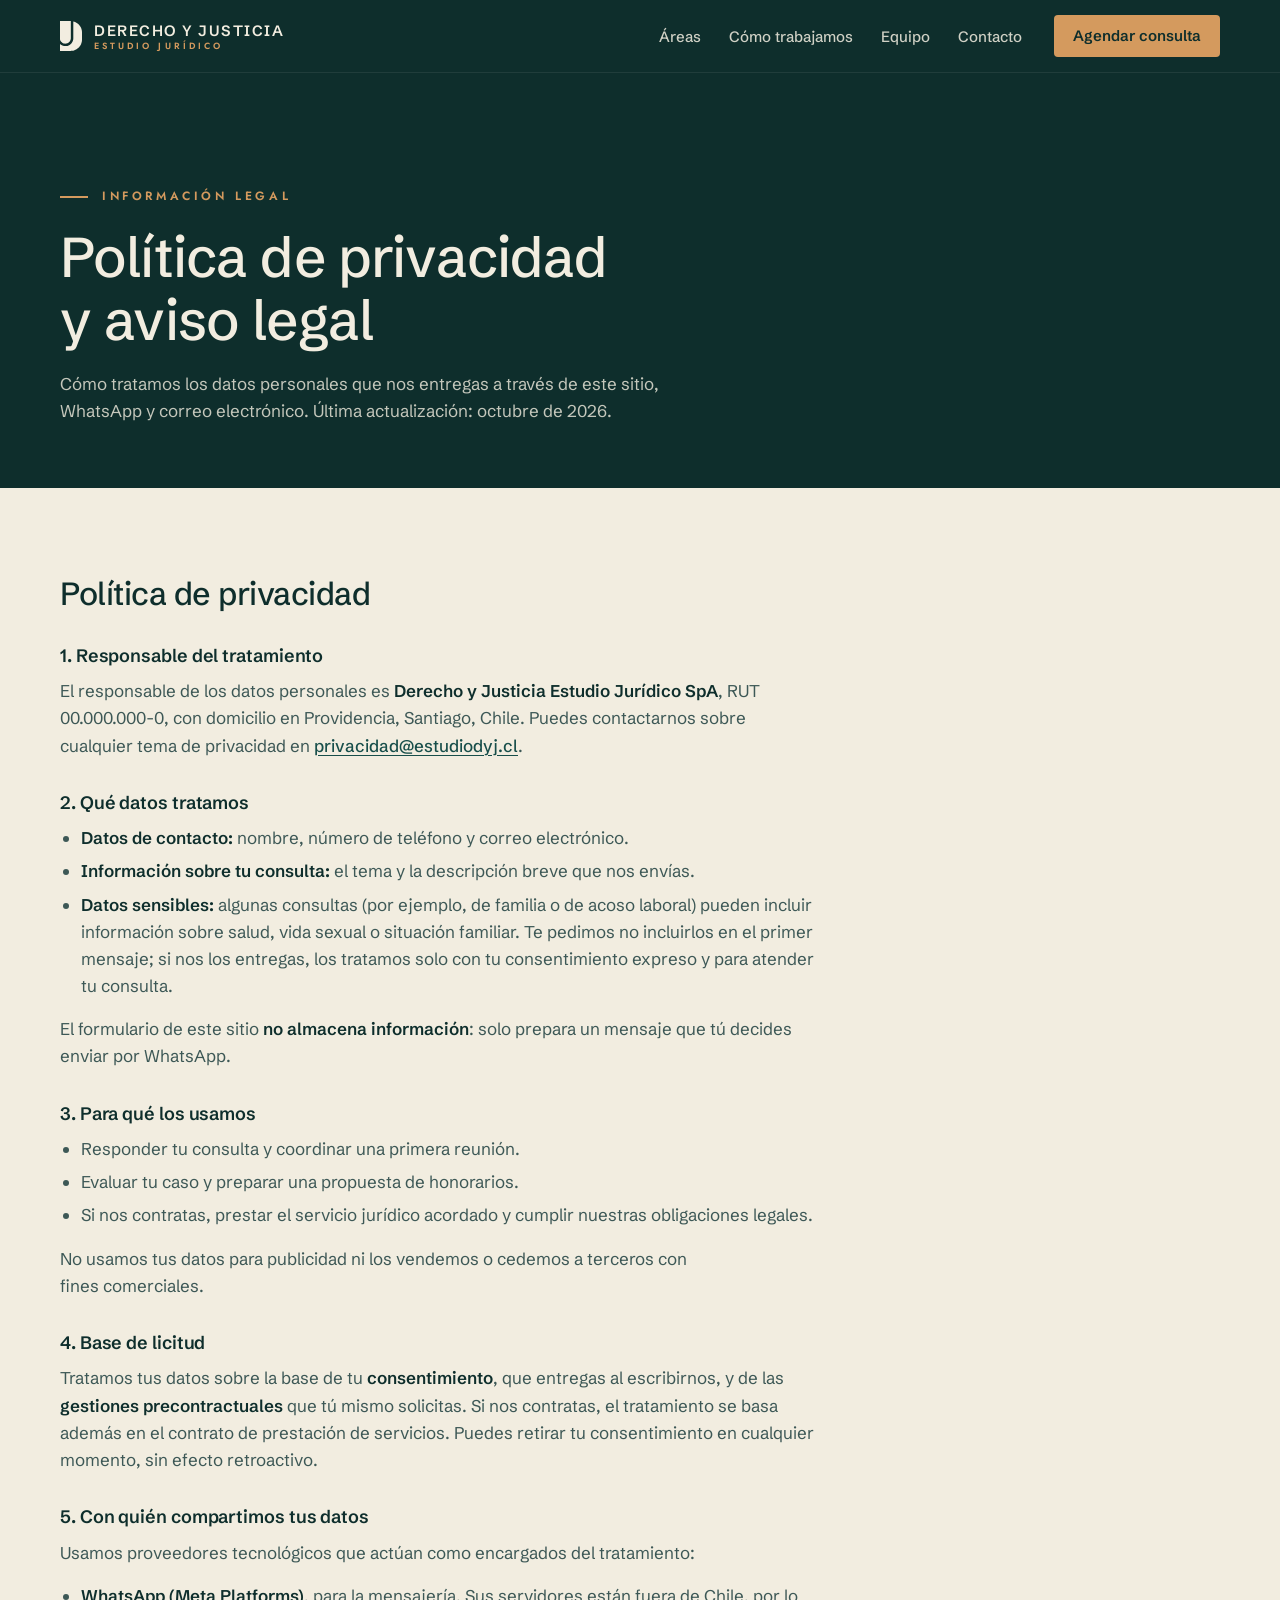
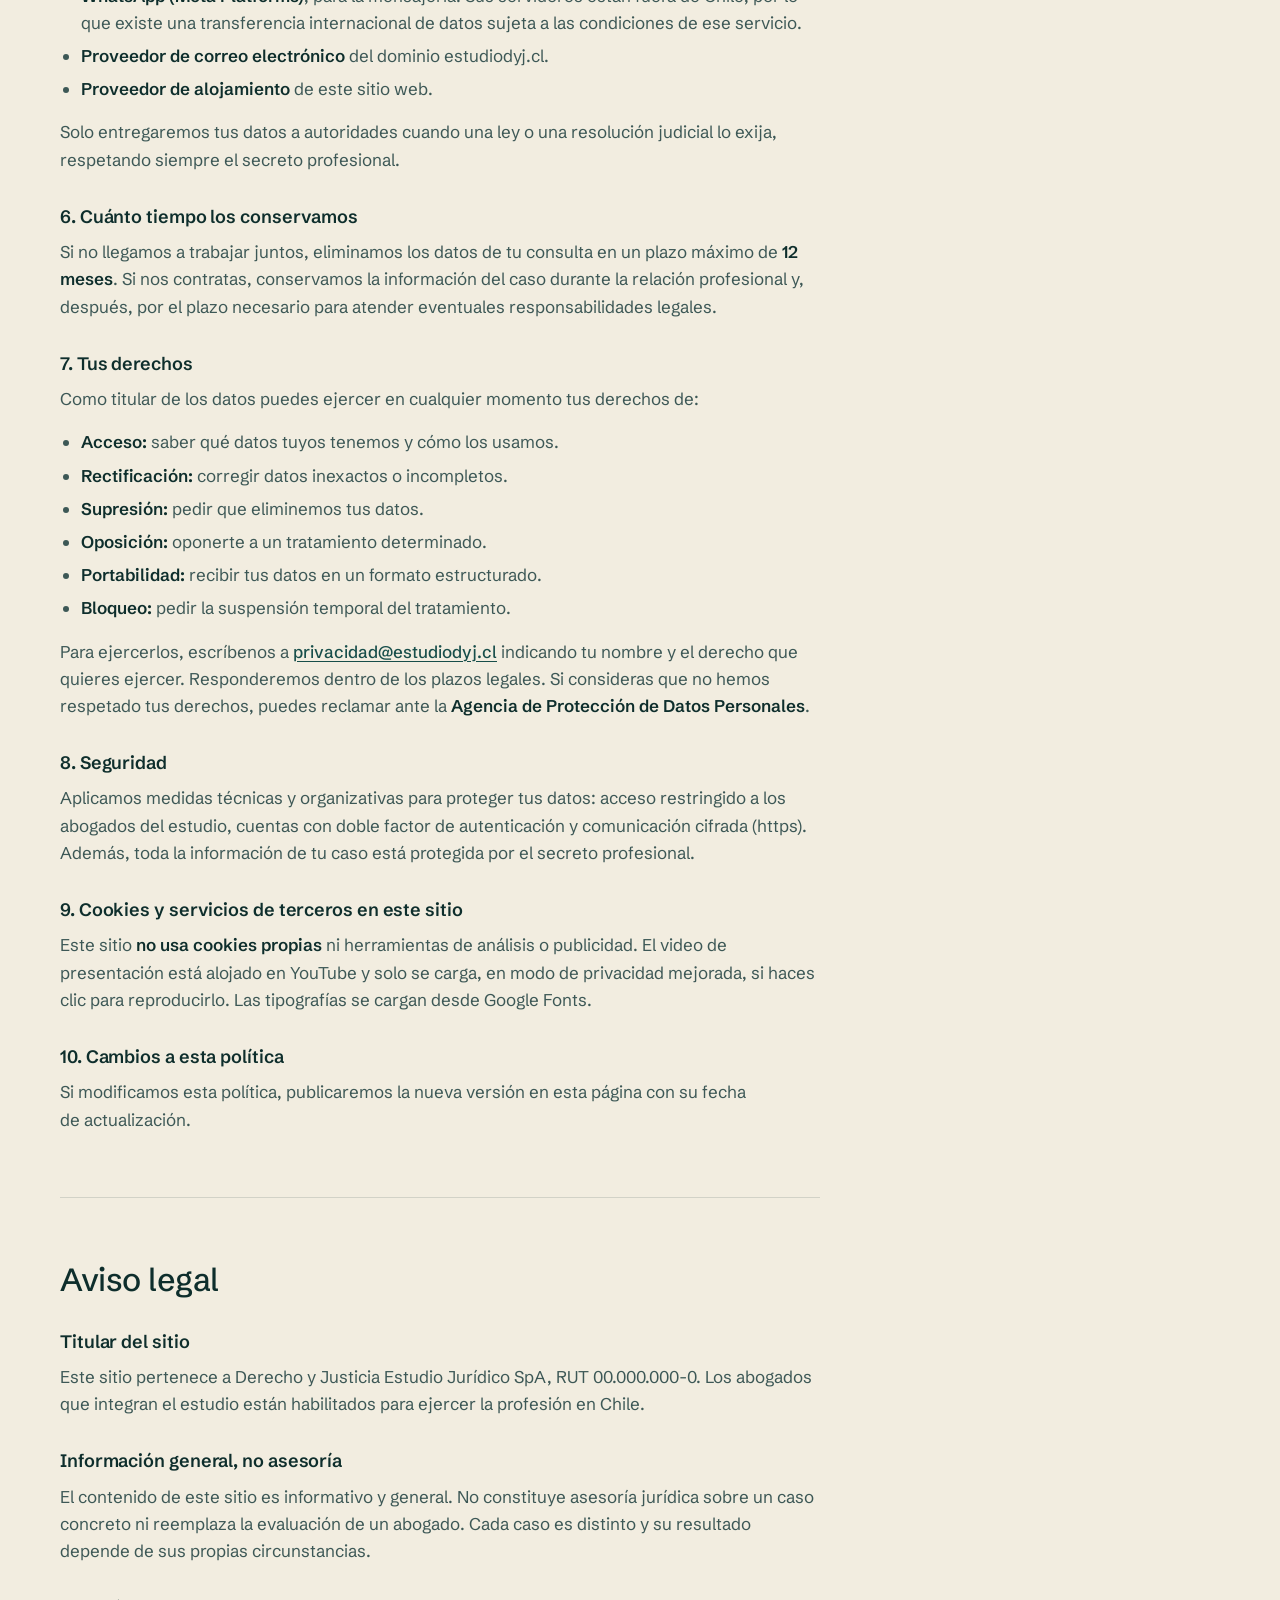
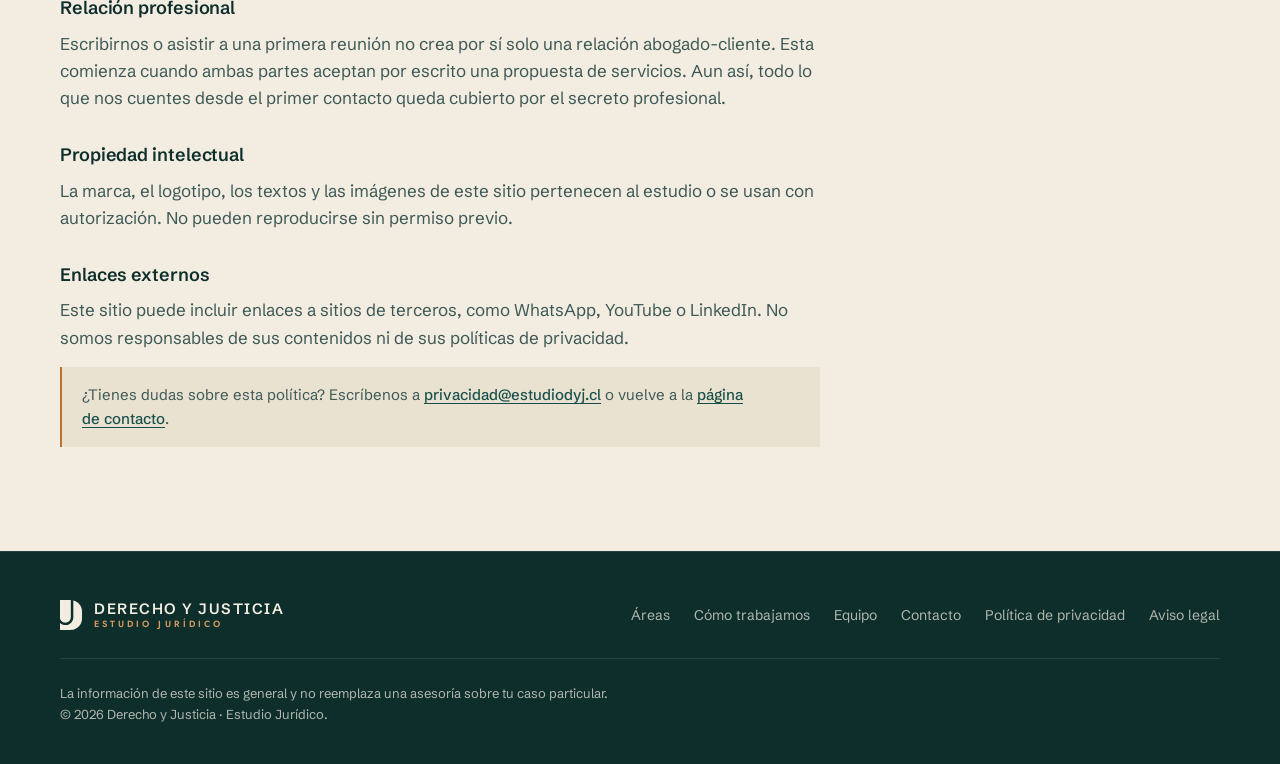
==== privacidad.html @ 67d6dc14 "init" ====
<!doctype html>
<html lang="es-CL">
<head>
  <meta charset="utf-8">
  <meta name="viewport" content="width=device-width, initial-scale=1">
  <title>Privacidad y aviso legal · Derecho y Justicia</title>
  <meta name="description" content="Política de privacidad y aviso legal de Derecho y Justicia, Estudio Jurídico.">
  <meta name="theme-color" content="#0E2E2C">
  <link rel="canonical" href="https://estudiodyj.cl/privacidad.html">
  <link rel="icon" href="assets/img/favicon.svg" type="image/svg+xml">

  <meta property="og:type" content="website">
  <meta property="og:locale" content="es_CL">
  <meta property="og:title" content="Derecho y Justicia · Estudio Jurídico">
  <meta property="og:description" content="Derecho y justicia, con cercanía. Asesoría legal para personas, pymes y organizaciones.">
  <meta property="og:url" content="https://estudiodyj.cl/privacidad.html">
  <!-- PLACEHOLDER: reemplazar por una imagen 1200×630 con el logo -->
  <meta property="og:image" content="https://estudiodyj.cl/assets/img/placeholder.png">

  <link rel="preconnect" href="https://fonts.googleapis.com">
  <link rel="preconnect" href="https://fonts.gstatic.com" crossorigin>
  <link rel="stylesheet" href="https://fonts.googleapis.com/css2?family=Jost:wght@500;600&family=Schibsted+Grotesk:wght@400;500;600&display=swap">
  <link rel="stylesheet" href="assets/css/styles.css">
  <script>document.documentElement.classList.add('js')</script>
</head>
<body>
  <svg width="0" height="0" style="position:absolute" aria-hidden="true">
    <symbol id="isotipo" viewBox="0 0 34.8 47.15"><path fill="currentColor" d="M 0 0L16.84 0C16.93 0 17.03 0 17.12 0L17.12 26.95C17.12 27.47 17.07 27.99 16.98 28.51C16.89 29.02 16.75 29.53 16.56 30.02C16.38 30.51 16.15 30.98 15.88 31.43C15.61 31.88 15.3 32.3 14.95 32.7C14.61 33.09 14.23 33.45 13.82 33.77C13.41 34.1 12.97 34.39 12.5 34.63C12.04 34.88 11.56 35.08 11.06 35.24C10.56 35.4 10.05 35.51 9.53 35.58C9.01 35.64 8.48 35.66 7.96 35.64C7.44 35.61 6.92 35.54 6.41 35.41C5.9 35.29 5.4 35.12 4.92 34.91C4.44 34.7 3.98 34.45 3.55 34.16C3.11 33.86 2.71 33.53 2.34 33.16C1.96 32.8 1.62 32.4 1.32 31.97C1.02 31.54 0.75 31.09 0.53 30.61C0.31 30.14 0.13 29.65 0 29.14ZM 21.05 0.5C22.02 0.73 22.97 1.05 23.89 1.44C24.81 1.83 25.7 2.3 26.54 2.84C27.38 3.38 28.17 3.99 28.91 4.66C29.65 5.33 30.34 6.06 30.95 6.85C31.57 7.63 32.12 8.47 32.6 9.34C33.08 10.22 33.49 11.14 33.82 12.08C34.14 13.03 34.39 13.99 34.55 14.98C34.72 15.97 34.8 16.96 34.8 17.96L34.8 29.19C34.8 29.78 34.78 30.37 34.72 30.95C34.66 31.54 34.57 32.12 34.46 32.7C34.34 33.27 34.2 33.84 34.03 34.41C33.86 34.97 33.66 35.52 33.44 36.06C33.21 36.61 32.96 37.14 32.68 37.66C32.41 38.18 32.11 38.68 31.78 39.17C31.45 39.66 31.1 40.13 30.73 40.59C30.36 41.04 29.96 41.48 29.54 41.89C29.13 42.31 28.69 42.7 28.24 43.07C27.78 43.45 27.31 43.8 26.82 44.12C26.33 44.45 25.83 44.75 25.31 45.03C24.79 45.31 24.26 45.56 23.71 45.79C23.17 46.01 22.62 46.21 22.05 46.38C21.49 46.55 20.92 46.7 20.34 46.81C19.77 46.92 19.19 47.01 18.6 47.07C18.02 47.12 17.43 47.15 16.84 47.15L0 47.15L0 36.36C0.91 37.17 1.91 37.84 3.02 38.36C4.12 38.88 5.27 39.24 6.48 39.43C7.68 39.61 8.89 39.62 10.09 39.46C11.3 39.3 12.46 38.97 13.58 38.47C14.69 37.98 15.71 37.33 16.64 36.54C17.56 35.75 18.36 34.84 19.02 33.82C19.68 32.79 20.19 31.7 20.53 30.53C20.88 29.36 21.05 28.16 21.05 26.95ZM 21.05 0.5"/></symbol>
    <symbol id="i-whatsapp" viewBox="0 0 24 24"><path fill="currentColor" d="M12.04 2a9.9 9.9 0 0 0-8.5 15l-1.4 5 5.2-1.36A9.9 9.9 0 1 0 12.04 2Zm0 18.1a8.2 8.2 0 0 1-4.2-1.15l-.3-.18-3.08.8.82-3-.2-.31a8.2 8.2 0 1 1 6.96 3.84Zm4.5-6.14c-.25-.12-1.46-.72-1.69-.8-.23-.08-.39-.12-.55.12-.16.25-.63.8-.78.96-.14.16-.29.18-.53.06-.25-.12-1.04-.38-1.98-1.22-.73-.65-1.23-1.46-1.37-1.7-.14-.25-.02-.38.11-.5.11-.11.25-.29.37-.43.12-.15.16-.25.25-.41.08-.17.04-.31-.02-.43-.06-.12-.55-1.33-.76-1.82-.2-.48-.4-.41-.55-.42h-.47a.9.9 0 0 0-.65.3c-.22.25-.86.84-.86 2.04s.88 2.37 1 2.53c.12.17 1.73 2.64 4.2 3.7.58.25 1.04.4 1.4.52.59.19 1.12.16 1.54.1.47-.07 1.46-.6 1.66-1.17.2-.58.2-1.07.15-1.17-.06-.1-.22-.17-.47-.29Z"/></symbol>
    <symbol id="i-arrow" viewBox="0 0 24 24"><path fill="none" stroke="currentColor" stroke-width="1.75" stroke-linecap="round" stroke-linejoin="round" d="M5 12h14M13 6l6 6-6 6"/></symbol>
  </svg>

  <a class="skip-link" href="#contenido">Saltar al contenido</a>

  <header class="site-header">
    <div class="container header-inner">
      <a class="brand" href="index.html" aria-label="Derecho y Justicia, Estudio Jurídico — inicio">
        <svg class="brand-iso" aria-hidden="true"><use href="#isotipo"/></svg>
        <span class="brand-text" aria-hidden="true">
          <span class="brand-name">Derecho y Justicia</span>
          <span class="brand-tag">Estudio Jurídico</span>
        </span>
      </a>

      <button class="nav-toggle" type="button" aria-expanded="false" aria-controls="site-nav">
        <span class="nav-toggle-bars" aria-hidden="true"></span>
        <span class="visually-hidden">Menú</span>
      </button>

      <nav id="site-nav" class="site-nav" aria-label="Principal">
        <ul>
          <li><a href="index.html#areas">Áreas</a></li>
          <li><a href="index.html#como-trabajamos">Cómo trabajamos</a></li>
          <li><a href="index.html#equipo">Equipo</a></li>
          <li><a href="index.html#contacto">Contacto</a></li>
        </ul>
        <a class="btn btn-primary btn-sm" href="index.html#contacto">Agendar consulta</a>
      </nav>
    </div>
  </header>

  <main id="contenido">
    <section class="page-hero theme-dark">
      <div class="container">
        <p class="eyebrow">Información legal</p>
        <h1>Política de privacidad y aviso legal</h1>
        <p>Cómo tratamos los datos personales que nos entregas a través de este sitio, WhatsApp y correo electrónico. Última actualización: octubre de 2026.</p>
      </div>
    </section>

    <!-- BORRADOR: texto base preparado conforme a la Ley N° 19.628, modificada por la Ley N° 21.719.
         Debe ser revisado y aprobado por el estudio antes de publicar. -->
    <div class="container">
      <article class="prose">
        <h2 id="privacidad">Política de privacidad</h2>

        <h3>1. Responsable del tratamiento</h3>
        <!-- PLACEHOLDER: razón social, RUT y domicilio -->
        <p>El responsable de los datos personales es <strong>Derecho y Justicia Estudio Jurídico SpA</strong>, RUT 00.000.000-0, con domicilio en Providencia, Santiago, Chile. Puedes contactarnos sobre cualquier tema de privacidad en <a href="mailto:privacidad@estudiodyj.cl">privacidad@estudiodyj.cl</a>.</p>

        <h3>2. Qué datos tratamos</h3>
        <ul>
          <li><strong>Datos de contacto:</strong> nombre, número de teléfono y correo electrónico.</li>
          <li><strong>Información sobre tu consulta:</strong> el tema y la descripción breve que nos envías.</li>
          <li><strong>Datos sensibles:</strong> algunas consultas (por ejemplo, de familia o de acoso laboral) pueden incluir información sobre salud, vida sexual o situación familiar. Te pedimos no incluirlos en el primer mensaje; si nos los entregas, los tratamos solo con tu consentimiento expreso y para atender tu consulta.</li>
        </ul>
        <p>El formulario de este sitio <strong>no almacena información</strong>: solo prepara un mensaje que tú decides enviar por WhatsApp.</p>

        <h3>3. Para qué los usamos</h3>
        <ul>
          <li>Responder tu consulta y coordinar una primera reunión.</li>
          <li>Evaluar tu caso y preparar una propuesta de honorarios.</li>
          <li>Si nos contratas, prestar el servicio jurídico acordado y cumplir nuestras obligaciones legales.</li>
        </ul>
        <p>No usamos tus datos para publicidad ni los vendemos o cedemos a terceros con fines comerciales.</p>

        <h3>4. Base de licitud</h3>
        <p>Tratamos tus datos sobre la base de tu <strong>consentimiento</strong>, que entregas al escribirnos, y de las <strong>gestiones precontractuales</strong> que tú mismo solicitas. Si nos contratas, el tratamiento se basa además en el contrato de prestación de servicios. Puedes retirar tu consentimiento en cualquier momento, sin efecto retroactivo.</p>

        <h3>5. Con quién compartimos tus datos</h3>
        <p>Usamos proveedores tecnológicos que actúan como encargados del tratamiento:</p>
        <!-- PLACEHOLDER: confirmar proveedores reales (correo, hosting, almacenamiento) -->
        <ul>
          <li><strong>WhatsApp (Meta Platforms)</strong>, para la mensajería. Sus servidores están fuera de Chile, por lo que existe una transferencia internacional de datos sujeta a las condiciones de ese servicio.</li>
          <li><strong>Proveedor de correo electrónico</strong> del dominio estudiodyj.cl.</li>
          <li><strong>Proveedor de alojamiento</strong> de este sitio web.</li>
        </ul>
        <p>Solo entregaremos tus datos a autoridades cuando una ley o una resolución judicial lo exija, respetando siempre el secreto profesional.</p>

        <h3>6. Cuánto tiempo los conservamos</h3>
        <p>Si no llegamos a trabajar juntos, eliminamos los datos de tu consulta en un plazo máximo de <strong>12 meses</strong>. Si nos contratas, conservamos la información del caso durante la relación profesional y, después, por el plazo necesario para atender eventuales responsabilidades legales.</p>

        <h3>7. Tus derechos</h3>
        <p>Como titular de los datos puedes ejercer en cualquier momento tus derechos de:</p>
        <ul>
          <li><strong>Acceso:</strong> saber qué datos tuyos tenemos y cómo los usamos.</li>
          <li><strong>Rectificación:</strong> corregir datos inexactos o incompletos.</li>
          <li><strong>Supresión:</strong> pedir que eliminemos tus datos.</li>
          <li><strong>Oposición:</strong> oponerte a un tratamiento determinado.</li>
          <li><strong>Portabilidad:</strong> recibir tus datos en un formato estructurado.</li>
          <li><strong>Bloqueo:</strong> pedir la suspensión temporal del tratamiento.</li>
        </ul>
        <p>Para ejercerlos, escríbenos a <a href="mailto:privacidad@estudiodyj.cl">privacidad@estudiodyj.cl</a> indicando tu nombre y el derecho que quieres ejercer. Responderemos dentro de los plazos legales. Si consideras que no hemos respetado tus derechos, puedes reclamar ante la <strong>Agencia de Protección de Datos Personales</strong>.</p>

        <h3>8. Seguridad</h3>
        <p>Aplicamos medidas técnicas y organizativas para proteger tus datos: acceso restringido a los abogados del estudio, cuentas con doble factor de autenticación y comunicación cifrada (https). Además, toda la información de tu caso está protegida por el secreto profesional.</p>

        <h3>9. Cookies y servicios de terceros en este sitio</h3>
        <p>Este sitio <strong>no usa cookies propias</strong> ni herramientas de análisis o publicidad. El video de presentación está alojado en YouTube y solo se carga, en modo de privacidad mejorada, si haces clic para reproducirlo. Las tipografías se cargan desde Google Fonts.</p>

        <h3>10. Cambios a esta política</h3>
        <p>Si modificamos esta política, publicaremos la nueva versión en esta página con su fecha de actualización.</p>

        <hr>

        <h2 id="aviso-legal">Aviso legal</h2>

        <h3>Titular del sitio</h3>
        <p>Este sitio pertenece a Derecho y Justicia Estudio Jurídico SpA, RUT 00.000.000-0. Los abogados que integran el estudio están habilitados para ejercer la profesión en Chile.</p>

        <h3>Información general, no asesoría</h3>
        <p>El contenido de este sitio es informativo y general. No constituye asesoría jurídica sobre un caso concreto ni reemplaza la evaluación de un abogado. Cada caso es distinto y su resultado depende de sus propias circunstancias.</p>

        <h3>Relación profesional</h3>
        <p>Escribirnos o asistir a una primera reunión no crea por sí solo una relación abogado-cliente. Esta comienza cuando ambas partes aceptan por escrito una propuesta de servicios. Aun así, todo lo que nos cuentes desde el primer contacto queda cubierto por el secreto profesional.</p>

        <h3>Propiedad intelectual</h3>
        <p>La marca, el logotipo, los textos y las imágenes de este sitio pertenecen al estudio o se usan con autorización. No pueden reproducirse sin permiso previo.</p>

        <h3>Enlaces externos</h3>
        <p>Este sitio puede incluir enlaces a sitios de terceros, como WhatsApp, YouTube o LinkedIn. No somos responsables de sus contenidos ni de sus políticas de privacidad.</p>

        <p class="note">¿Tienes dudas sobre esta política? Escríbenos a <a href="mailto:privacidad@estudiodyj.cl">privacidad@estudiodyj.cl</a> o vuelve a la <a href="index.html#contacto">página de contacto</a>.</p>
      </article>
    </div>
  </main>

  <footer class="site-footer">
    <div class="container footer-grid">
      <div class="footer-brand">
        <svg class="brand-iso" aria-hidden="true"><use href="#isotipo"/></svg>
        <span class="brand-text">
          <span class="brand-name">Derecho y Justicia</span>
          <span class="brand-tag">Estudio Jurídico</span>
        </span>
      </div>
      <nav aria-label="Pie de página">
        <ul class="footer-links">
          <li><a href="index.html#areas">Áreas</a></li>
          <li><a href="index.html#como-trabajamos">Cómo trabajamos</a></li>
          <li><a href="index.html#equipo">Equipo</a></li>
          <li><a href="index.html#contacto">Contacto</a></li>
          <li><a href="#privacidad">Política de privacidad</a></li>
          <li><a href="#aviso-legal">Aviso legal</a></li>
        </ul>
      </nav>
      <p class="footer-note">La información de este sitio es general y no reemplaza una asesoría sobre tu caso particular.<br>© <span data-year>2026</span> Derecho y Justicia · Estudio Jurídico.</p>
    </div>
  </footer>

  <a class="wa-float" href="https://wa.me/56900000000" target="_blank" rel="noopener" aria-label="Escríbenos por WhatsApp">
    <svg aria-hidden="true"><use href="#i-whatsapp"/></svg>
  </a>

  <script src="assets/js/main.js" defer></script>
</body>
</html>
---- assets/css/styles.css ----
/* Derecho y Justicia · Estudio Jurídico
   Paleta y tipografía según el Manual de Identidad Visual v1.0 (2026). */

:root {
  --petroleo: #174E4A;          /* color principal */
  --petroleo-profundo: #0E2E2C; /* fondos oscuros, textos */
  --marfil: #F2EDE0;            /* fondo claro principal */
  --marfil-2: #E9E2D1;          /* variación para alternar secciones */
  --cobre: #D49A5E;             /* acento, solo en puntos precisos */
  --cobre-profundo: #B87333;    /* cobre sobre fondos claros */

  --texto: var(--petroleo-profundo);
  --texto-suave: #3D5856;
  --linea: rgb(14 46 44 / 0.14);
  --error: #A3341F;

  --font-sans: "Schibsted Grotesk", system-ui, -apple-system, "Segoe UI", sans-serif;
  --font-label: "Jost", "Schibsted Grotesk", system-ui, sans-serif;

  --container: 1160px;
  --gutter: clamp(16px, 4vw, 40px);
  --section-space: clamp(64px, 10vw, 120px);
  --radius: 4px;
  --header-h: 72px;

  color-scheme: light;
}

/* ---------- Base ---------- */
*, *::before, *::after { box-sizing: border-box; }

html {
  scroll-behavior: smooth;
  scroll-padding-top: calc(var(--header-h) + 8px);
  -webkit-text-size-adjust: 100%;
}
@media (prefers-reduced-motion: reduce) {
  html { scroll-behavior: auto; }
}

body {
  margin: 0;
  background: var(--marfil);
  color: var(--texto);
  font-family: var(--font-sans);
  font-size: 1.0625rem;
  line-height: 1.6;
  -webkit-font-smoothing: antialiased;
  text-rendering: optimizeLegibility;
}

img, svg { display: block; max-width: 100%; }
img { height: auto; }

h1, h2, h3 {
  margin: 0;
  font-weight: 500;
  line-height: 1.12;
  letter-spacing: -0.015em;
  text-wrap: balance;
}
h1 { font-size: clamp(2.5rem, 6vw, 4.5rem); }
h2 { font-size: clamp(1.875rem, 3.6vw, 2.75rem); }
h3 { font-size: 1.25rem; line-height: 1.3; font-weight: 600; letter-spacing: -0.005em; }
p { margin: 0; text-wrap: pretty; }

a { color: inherit; text-underline-offset: 0.2em; text-decoration-thickness: 1px; }

:focus-visible {
  outline: 2px solid var(--cobre-profundo);
  outline-offset: 3px;
}
.theme-dark :focus-visible,
.theme-petroleo :focus-visible { outline-color: var(--cobre); }

.container {
  width: 100%;
  max-width: calc(var(--container) + 2 * var(--gutter));
  margin-inline: auto;
  padding-inline: var(--gutter);
}

.visually-hidden {
  position: absolute !important;
  width: 1px; height: 1px;
  padding: 0; margin: -1px;
  overflow: hidden; clip: rect(0 0 0 0);
  white-space: nowrap; border: 0;
}

.skip-link {
  position: absolute;
  left: 16px; top: -100px;
  z-index: 100;
  padding: 10px 16px;
  background: var(--petroleo-profundo);
  color: var(--marfil);
  border-radius: var(--radius);
}
.skip-link:focus { top: 12px; }

.icon { width: 1.15em; height: 1.15em; flex: none; }

/* Bajada / categoría: Jost semibold, mayúsculas, tracking amplio */
.eyebrow,
.card-tag,
.contact-label,
.person-facts dt,
.audience-kicker {
  font-family: var(--font-label);
  font-weight: 600;
  font-size: 0.75rem;
  letter-spacing: 0.3em;
  text-transform: uppercase;
}

.eyebrow {
  display: flex;
  align-items: center;
  gap: 14px;
  margin-bottom: 20px;
  color: var(--petroleo);
}
.eyebrow::before {
  content: "";
  width: 28px;
  height: 2px;
  background: var(--cobre-profundo);
}

/* ---------- Temas de sección ---------- */
.theme-dark {
  background: var(--petroleo-profundo);
  color: var(--marfil);
}
.theme-petroleo {
  background: var(--petroleo);
  color: var(--marfil);
}
.theme-dark .eyebrow,
.theme-petroleo .eyebrow { color: var(--cobre); }
.theme-dark .eyebrow::before,
.theme-petroleo .eyebrow::before { background: var(--cobre); }
.theme-marfil-2 { background: var(--marfil-2); }

.section { padding-block: var(--section-space); position: relative; }

.section-head { max-width: 720px; margin-bottom: clamp(40px, 6vw, 64px); }
.section-intro { margin-top: 18px; color: var(--texto-suave); font-size: 1.125rem; }
.theme-dark .section-intro,
.theme-petroleo .section-intro { color: rgb(242 237 224 / 0.8); }

.lead { font-size: clamp(1.0625rem, 1.6vw, 1.25rem); line-height: 1.55; }

/* ---------- Botones ---------- */
.btn {
  display: inline-flex;
  align-items: center;
  justify-content: center;
  gap: 10px;
  min-height: 48px;
  padding: 12px 22px;
  border: 1px solid transparent;
  border-radius: var(--radius);
  font: 600 1rem/1.2 var(--font-sans);
  text-decoration: none;
  cursor: pointer;
  transition: background-color 0.2s ease, color 0.2s ease, border-color 0.2s ease;
}
.btn-sm { min-height: 42px; padding: 9px 18px; font-size: 0.9375rem; }
.btn-block { width: 100%; }

.btn-primary { background: var(--cobre); color: var(--petroleo-profundo); }
.btn-primary:hover { background: #E0AC75; }

.btn-ghost { border-color: rgb(242 237 224 / 0.45); color: var(--marfil); }
.btn-ghost:hover { border-color: var(--marfil); background: rgb(242 237 224 / 0.06); }

.text-link {
  display: inline-flex;
  align-items: center;
  gap: 8px;
  font-weight: 600;
  color: var(--petroleo);
  text-decoration: none;
}
.text-link:hover { text-decoration: underline; }
.text-link .icon { transition: translate 0.2s ease; }
.text-link:hover .icon { translate: 3px 0; }

/* ---------- Header ---------- */
.site-header {
  position: sticky;
  top: 0;
  z-index: 50;
  background: var(--petroleo-profundo);
  color: var(--marfil);
  border-bottom: 1px solid rgb(242 237 224 / 0.08);
}
.header-inner {
  display: flex;
  align-items: center;
  justify-content: space-between;
  gap: 24px;
  min-height: var(--header-h);
}

.brand {
  display: inline-flex;
  align-items: center;
  gap: 12px;
  text-decoration: none;
}
.brand-iso { width: 22px; height: 30px; color: var(--marfil); flex: none; }
.brand-text { display: flex; flex-direction: column; gap: 3px; line-height: 1; }
.brand-name {
  font-family: var(--font-sans);
  font-weight: 600;
  font-size: 0.9375rem;
  letter-spacing: 0.1em;
  text-transform: uppercase;
}
.brand-tag {
  font-family: var(--font-label);
  font-weight: 600;
  font-size: 0.5625rem;
  letter-spacing: 0.34em;
  text-transform: uppercase;
  color: var(--cobre);
}

.site-nav { display: flex; align-items: center; gap: 32px; }
.site-nav ul { display: flex; gap: 28px; margin: 0; padding: 0; list-style: none; }
.site-nav ul a {
  font-size: 0.9375rem;
  font-weight: 500;
  text-decoration: none;
  color: rgb(242 237 224 / 0.85);
  padding-block: 6px;
  background: linear-gradient(var(--cobre), var(--cobre)) left bottom / 0 1px no-repeat;
  transition: background-size 0.25s ease, color 0.2s ease;
}
.site-nav ul a:hover { color: var(--marfil); background-size: 100% 1px; }

.nav-toggle {
  display: none;
  width: 44px; height: 44px;
  margin-right: -10px;
  border: 0;
  background: none;
  color: var(--marfil);
  cursor: pointer;
}
.nav-toggle-bars,
.nav-toggle-bars::before,
.nav-toggle-bars::after {
  display: block;
  width: 22px; height: 1.5px;
  margin-inline: auto;
  background: currentColor;
  transition: transform 0.25s ease, opacity 0.2s ease;
}
.nav-toggle-bars { position: relative; }
.nav-toggle-bars::before,
.nav-toggle-bars::after { content: ""; position: absolute; left: 0; }
.nav-toggle-bars::before { top: -7px; }
.nav-toggle-bars::after { top: 7px; }
.nav-toggle[aria-expanded="true"] .nav-toggle-bars { background: transparent; }
.nav-toggle[aria-expanded="true"] .nav-toggle-bars::before { transform: translateY(7px) rotate(45deg); }
.nav-toggle[aria-expanded="true"] .nav-toggle-bars::after { transform: translateY(-7px) rotate(-45deg); }

@media (max-width: 900px) {
  .nav-toggle { display: block; }
  .site-nav {
    position: absolute;
    inset: var(--header-h) 0 auto 0;
    flex-direction: column;
    align-items: stretch;
    gap: 20px;
    padding: 16px var(--gutter) 28px;
    background: var(--petroleo-profundo);
    border-bottom: 1px solid rgb(242 237 224 / 0.1);
  }
  .site-nav ul { flex-direction: column; gap: 0; }
  .site-nav ul a {
    display: block;
    padding-block: 14px;
    font-size: 1.125rem;
    border-bottom: 1px solid rgb(242 237 224 / 0.1);
    background: none;
  }
  /* Sin JS el menú queda visible; con JS se oculta hasta abrirlo */
  .js .site-nav:not(.is-open) { display: none; }
}

/* ---------- Portada ---------- */
.hero {
  position: relative;
  overflow: hidden;
  padding-block: clamp(56px, 9vw, 112px) clamp(64px, 10vw, 128px);
}
.hero-grid {
  position: relative;
  display: grid;
  grid-template-columns: 1.15fr 0.85fr;
  align-items: center;
  gap: clamp(40px, 6vw, 80px);
}
.hero h1 { max-width: 11em; }
.hero .lead { max-width: 34rem; margin-top: 24px; color: rgb(242 237 224 / 0.86); }
.hero-actions { display: flex; flex-wrap: wrap; gap: 12px; margin-top: 36px; }
.hero-facts {
  display: flex;
  flex-wrap: wrap;
  gap: 8px 28px;
  margin: 40px 0 0;
  padding: 0;
  list-style: none;
  font-size: 0.9375rem;
  color: rgb(242 237 224 / 0.75);
}
.hero-facts li { display: flex; align-items: center; gap: 10px; }
.hero-facts li::before {
  content: "";
  width: 6px; height: 6px;
  border-radius: 50%;
  background: var(--cobre);
}
.hero-media { margin: 0; }
.hero-media img {
  width: 100%;
  aspect-ratio: 4 / 5;
  object-fit: cover;
  /* Encuadre hacia el edificio, no hacia el suelo de la plaza */
  object-position: 50% 8%;
  border-radius: var(--radius);
  background: var(--petroleo);
}

/* Recurso gráfico: una sola línea fina y fluida en cobre, entra y sale por los bordes */
.flow-line {
  position: absolute;
  inset: 0;
  width: 100%;
  height: 100%;
  pointer-events: none;
}
.flow-line path {
  fill: none;
  stroke: var(--cobre);
  stroke-width: 1.5;
  /* Acento de fondo: no debe competir con titulares ni botones */
  stroke-opacity: var(--flow-opacity, 0.35);
  vector-effect: non-scaling-stroke;
}

/* Tablet: se mantienen dos columnas para equilibrar el peso de texto e imagen */
@media (max-width: 1024px) {
  .hero { padding-bottom: 112px; }
  /* La imagen toma la altura de la columna de texto: ambos bloques empiezan y terminan alineados */
  .hero-grid { grid-template-columns: 1.2fr 0.8fr; gap: 40px; align-items: stretch; }
  .hero-media { position: relative; }
  .hero-media img { position: absolute; inset: 0; height: 100%; aspect-ratio: auto; }
  /* La línea vive en el margen inferior para no cruzar los puntos de la portada */
  .hero .flow-line { inset: auto 0 0 0; height: 140px; }
}

/* Columna de texto angosta: botones apilados con el mismo ancho */
@media (min-width: 701px) and (max-width: 880px) {
  .hero-actions { display: grid; justify-content: start; }
}

@media (max-width: 700px) {
  .hero-grid { grid-template-columns: 1fr; }
  .hero-media img { position: static; height: auto; }
  /* En una columna la portada es alta: la línea se acota a la franja inferior para no cruzar el texto */
  .hero .flow-line { inset: auto 0 0 0; height: 260px; }
  .hero-media img { aspect-ratio: 16 / 10; object-position: 50% 40%; }
}

/* ---------- A quién atendemos ---------- */
.audience { border-bottom: 1px solid var(--linea); }
.audience-list {
  display: grid;
  grid-template-columns: repeat(3, 1fr);
  margin: 0;
  padding: 0;
  list-style: none;
}
.audience-list li {
  display: flex;
  flex-direction: column;
  gap: 8px;
  padding: 32px clamp(16px, 3vw, 36px);
  color: var(--texto-suave);
  font-size: 0.9875rem;
}
.audience-list li:first-child { padding-left: 0; }
.audience-list li + li { border-left: 1px solid var(--linea); }
.audience-kicker { color: var(--petroleo); }

@media (max-width: 760px) {
  .audience-list { grid-template-columns: 1fr; }
  .audience-list li { padding: 22px 0; }
  .audience-list li + li { border-left: 0; border-top: 1px solid var(--linea); }
}

/* ---------- Áreas ---------- */
.cards {
  display: grid;
  grid-template-columns: repeat(4, 1fr);
  gap: 20px;
}
/* 4 → 2 → 1 columnas: nunca queda una tarjeta huérfana ni columnas demasiado angostas */
@media (max-width: 1080px) { .cards { grid-template-columns: repeat(2, 1fr); } }
@media (max-width: 600px) { .cards { grid-template-columns: 1fr; } }
.card {
  display: flex;
  flex-direction: column;
  gap: 14px;
  padding: 28px 26px 30px;
  background: #F7F3EA;
  border-radius: var(--radius);
}
/* El enlace queda al pie aunque las tarjetas tengan listas de distinto largo */
.card-link { margin-top: auto; padding-top: 10px; font-size: 0.9375rem; }
.card-tag { color: var(--petroleo); font-size: 0.6875rem; }
.card h3 { color: var(--petroleo-profundo); }
.card ul {
  display: grid;
  gap: 10px;
  margin: 6px 0 0;
  padding: 0;
  list-style: none;
  font-size: 0.9375rem;
  color: var(--texto-suave);
}
.card li { position: relative; padding-left: 18px; }
.card li::before {
  content: "";
  position: absolute;
  left: 0; top: 0.72em;
  width: 8px; height: 1px;
  background: var(--cobre-profundo);
}

/* ---------- Cómo trabajamos ---------- */
.steps {
  display: grid;
  grid-template-columns: repeat(4, 1fr);
  gap: 0;
  margin: 0;
  padding: 0;
  list-style: none;
  counter-reset: none;
}
.step {
  padding: 28px 28px 8px 0;
  border-top: 1px solid rgb(242 237 224 / 0.25);
}
.step + .step { padding-left: 28px; border-left: 1px solid rgb(242 237 224 / 0.12); }
.step-num {
  display: block;
  margin-bottom: 18px;
  font-family: var(--font-label);
  font-weight: 600;
  font-size: 0.875rem;
  letter-spacing: 0.2em;
  color: var(--cobre);
}
.step h3 { margin-bottom: 10px; }
.step p { font-size: 0.9875rem; color: rgb(242 237 224 / 0.82); }

@media (max-width: 960px) {
  .steps { grid-template-columns: 1fr 1fr; row-gap: 32px; }
  .step:nth-child(odd) { padding-left: 0; border-left: 0; }
}
@media (max-width: 560px) {
  .steps { grid-template-columns: 1fr; row-gap: 0; }
  .step, .step + .step { padding: 24px 0; border-left: 0; }
}

.faq {
  max-width: 820px;
  margin-top: clamp(56px, 8vw, 88px);
}
.faq-title { margin-bottom: 12px; font-size: 1.375rem; font-weight: 500; }
.faq details { border-bottom: 1px solid rgb(242 237 224 / 0.2); }
.faq summary {
  display: flex;
  justify-content: space-between;
  align-items: center;
  gap: 16px;
  padding: 20px 0;
  font-weight: 500;
  font-size: 1.0625rem;
  cursor: pointer;
  list-style: none;
}
.faq summary::-webkit-details-marker { display: none; }
.faq summary::after {
  content: "+";
  flex: none;
  font-size: 1.5rem;
  line-height: 1;
  font-weight: 400;
  color: var(--cobre);
  transition: rotate 0.2s ease;
}
.faq details[open] summary::after { rotate: 45deg; }
.faq details p { padding: 0 40px 22px 0; color: rgb(242 237 224 / 0.82); }

/* ---------- Video ---------- */
.video-grid {
  display: grid;
  grid-template-columns: 0.8fr 1.2fr;
  align-items: center;
  gap: clamp(32px, 6vw, 80px);
}
.video {
  position: relative;
  aspect-ratio: 16 / 9;
  overflow: hidden;
  border-radius: var(--radius);
  background: var(--petroleo-profundo);
}
.video-trigger { position: absolute; inset: 0; display: block; }
.video-trigger img {
  width: 100%;
  height: 100%;
  object-fit: cover;
  opacity: 0.82;
  transition: opacity 0.25s ease;
}
.video-trigger:hover img { opacity: 1; }
.video-play {
  position: absolute;
  inset: 50% auto auto 50%;
  translate: -50% -50%;
  width: 76px; height: 76px;
  border-radius: 50%;
  background: var(--cobre);
  transition: scale 0.2s ease;
}
.video-play::after {
  content: "";
  position: absolute;
  inset: 50% auto auto 54%;
  translate: -50% -50%;
  border-style: solid;
  border-width: 11px 0 11px 18px;
  border-color: transparent transparent transparent var(--petroleo-profundo);
}
.video-trigger:hover .video-play { scale: 1.06; }
.video iframe { position: absolute; inset: 0; width: 100%; height: 100%; border: 0; }

@media (max-width: 860px) {
  .video-grid { grid-template-columns: 1fr; }
}

/* ---------- Equipo ---------- */
.team {
  display: grid;
  grid-template-columns: repeat(2, 1fr);
  gap: 28px;
}
.person {
  display: grid;
  grid-template-columns: minmax(0, 0.9fr) minmax(0, 1.1fr);
  background: var(--marfil);
  border: 1px solid var(--linea);
  border-radius: var(--radius);
  overflow: hidden;
}
/* <picture> es la celda de la foto; la imagen la llena sin aportar altura propia */
.person picture { position: relative; display: block; min-height: 280px; background: var(--petroleo); }
.person-photo {
  position: absolute;
  inset: 0;
  width: 100%;
  height: 100%;
  object-fit: cover;
  /* Rostros algo a la izquierda del centro en las fotos actuales */
  object-position: 40% 20%;
  background: var(--petroleo);
}
.person-body { display: flex; flex-direction: column; gap: 12px; padding: 28px 26px; }
.person h3 { font-size: 1.375rem; font-weight: 500; }
.person-role { margin-top: -6px; color: var(--petroleo); font-weight: 500; font-size: 0.9375rem; }
.person-facts { display: grid; gap: 12px; margin: 6px 0 0; }
.person-facts dt { font-size: 0.625rem; color: var(--petroleo); }
.person-facts dd { margin: 4px 0 0; font-size: 0.9375rem; color: var(--texto-suave); line-height: 1.5; }
.person-note {
  padding-top: 12px;
  border-top: 1px solid var(--linea);
  font-size: 0.9375rem;
  font-style: italic;
  color: var(--texto-suave);
}
.person .text-link { margin-top: auto; padding-top: 4px; font-size: 0.9375rem; }

/* Tablet: una persona por fila, con la foto al lado */
@media (max-width: 1060px) {
  .team { grid-template-columns: 1fr; }
  .person { grid-template-columns: minmax(0, 0.8fr) minmax(0, 1.2fr); }
}
@media (max-width: 600px) {
  .person { grid-template-columns: 1fr; }
  .person picture { min-height: 0; aspect-ratio: 4 / 3; }
}

/* ---------- Contacto ---------- */
.contact { overflow: hidden; }
/* En contacto la línea va en la franja inferior, lejos del titular */
.flow-line--contact { inset: auto 0 0 0; height: 32%; }
.contact-grid {
  position: relative;
  display: grid;
  grid-template-columns: 0.9fr 1.1fr;
  gap: clamp(40px, 6vw, 88px);
  align-items: start;
}
.contact .lead { margin-top: 18px; color: rgb(242 237 224 / 0.82); }
.contact-list {
  display: grid;
  gap: 22px;
  margin: 40px 0 0;
  padding: 0;
  list-style: none;
}
.contact-list li { display: grid; gap: 4px; }
.contact-label { font-size: 0.6875rem; color: var(--cobre); }
.contact-list a { font-size: 1.125rem; font-weight: 500; text-decoration: none; }
.contact-list a:hover { text-decoration: underline; }
.contact-list span:not(.contact-label) { color: rgb(242 237 224 / 0.85); }

.contact-form {
  display: grid;
  gap: 20px;
  padding: clamp(24px, 4vw, 40px);
  background: var(--marfil);
  color: var(--texto);
  border-radius: var(--radius);
}
.form-intro { font-size: 0.9375rem; color: var(--texto-suave); }
.form-intro strong { color: var(--texto); font-weight: 600; }

.field { display: grid; gap: 6px; margin: 0; padding: 0; border: 0; min-width: 0; }
.field label, .field legend { font-weight: 500; font-size: 0.9375rem; padding: 0; }
.req { color: var(--cobre-profundo); }

.field input[type="text"],
.field select,
.field textarea {
  width: 100%;
  min-height: 48px;
  padding: 11px 14px;
  border: 1px solid rgb(14 46 44 / 0.3);
  border-radius: var(--radius);
  background: #FBF9F4;
  color: var(--texto);
  font: inherit;
  font-size: 1rem;
}
.field textarea { resize: vertical; min-height: 120px; }
.field input:focus-visible,
.field select:focus-visible,
.field textarea:focus-visible {
  outline: 2px solid var(--petroleo);
  outline-offset: 0;
  border-color: var(--petroleo);
}

.field-hint { font-size: 0.8125rem; color: var(--texto-suave); line-height: 1.45; }
.field-error {
  display: none;
  align-items: center;
  gap: 8px;
  font-size: 0.875rem;
  font-weight: 500;
  color: var(--error);
}
.field-error span {
  display: inline-grid;
  place-items: center;
  width: 18px; height: 18px;
  border-radius: 50%;
  background: var(--error);
  color: #fff;
  font-size: 0.75rem;
  font-weight: 700;
}

/* Errores solo después de interactuar o intentar enviar */
.field :is(input, select, textarea):user-invalid {
  border-color: var(--error);
  background: #FBEDE8;
}
.field:has(:user-invalid) .field-error { display: flex; }

.choices { display: flex; flex-wrap: wrap; gap: 10px 24px; }
.choice {
  display: inline-flex;
  align-items: flex-start;
  gap: 10px;
  font-weight: 400 !important;
  cursor: pointer;
}
.choice input {
  flex: none;
  width: 20px; height: 20px;
  margin: 2px 0 0;
  accent-color: var(--petroleo);
}
.field-check .choice { font-size: 0.875rem !important; line-height: 1.5; color: var(--texto-suave); }
.field-check a { color: var(--petroleo); font-weight: 500; }

.form-alt { font-size: 0.875rem; text-align: center; color: var(--texto-suave); }
.form-alt a { color: var(--petroleo); font-weight: 500; }

@media (max-width: 900px) {
  .contact-grid { grid-template-columns: 1fr; }
}

/* ---------- Footer ---------- */
.site-footer {
  padding-block: 48px 40px;
  background: var(--petroleo-profundo);
  color: rgb(242 237 224 / 0.72);
  border-top: 1px solid rgb(242 237 224 / 0.1);
  font-size: 0.875rem;
}
.footer-grid {
  display: grid;
  grid-template-columns: auto 1fr;
  gap: 28px 48px;
  align-items: center;
}
.footer-brand { display: inline-flex; align-items: center; gap: 12px; color: var(--marfil); }
.footer-links {
  display: flex;
  flex-wrap: wrap;
  justify-content: flex-end;
  gap: 8px 24px;
  margin: 0;
  padding: 0;
  list-style: none;
}
.footer-links a { text-decoration: none; }
.footer-links a:hover { color: var(--marfil); text-decoration: underline; }
.footer-note {
  grid-column: 1 / -1;
  padding-top: 24px;
  border-top: 1px solid rgb(242 237 224 / 0.1);
  font-size: 0.8125rem;
  line-height: 1.6;
}

@media (max-width: 760px) {
  .footer-grid { grid-template-columns: 1fr; }
  .footer-links { justify-content: flex-start; }
}

/* ---------- WhatsApp flotante (solo móvil) ---------- */
.wa-float {
  position: fixed;
  right: 16px;
  bottom: 16px;
  z-index: 40;
  display: none;
  place-items: center;
  width: 56px; height: 56px;
  border-radius: 50%;
  background: var(--petroleo);
  color: var(--marfil);
  box-shadow: 0 6px 20px rgb(14 46 44 / 0.3);
}
.wa-float svg { width: 28px; height: 28px; }
@media (max-width: 760px) {
  .wa-float { display: grid; }
}

/* ---------- Página interna (privacidad) ---------- */
.page-hero { padding-block: clamp(48px, 8vw, 96px) clamp(40px, 6vw, 64px); }
.page-hero h1 { font-size: clamp(2.25rem, 5vw, 3.5rem); max-width: 18ch; }
.page-hero p { margin-top: 18px; max-width: 40rem; color: rgb(242 237 224 / 0.8); }

.prose { max-width: 760px; padding-block: clamp(48px, 8vw, 88px); }
.prose h2 {
  margin: 56px 0 16px;
  font-size: clamp(1.5rem, 2.6vw, 2rem);
  scroll-margin-top: calc(var(--header-h) + 16px);
}
.prose h2:first-child { margin-top: 0; }
.prose h3 { margin: 32px 0 10px; font-size: 1.125rem; }
.prose p, .prose ul, .prose ol { margin: 0 0 16px; color: var(--texto-suave); }
.prose ul, .prose ol { padding-left: 1.25em; }
.prose li { margin-bottom: 6px; }
.prose strong { color: var(--texto); font-weight: 600; }
.prose a { color: var(--petroleo); font-weight: 500; }
.prose .note {
  padding: 16px 20px;
  border-left: 2px solid var(--cobre-profundo);
  background: var(--marfil-2);
  font-size: 0.9375rem;
}
.prose hr { margin: 64px 0; border: 0; border-top: 1px solid var(--linea); }

/* ---------- Aparición al hacer scroll (decorativa, mejora progresiva) ---------- */
@media (prefers-reduced-motion: no-preference) {
  @supports ((animation-timeline: view()) and (animation-range: entry)) {
    @keyframes reveal-in {
      from { opacity: 0; translate: 0 24px; }
    }
    .reveal {
      animation: reveal-in linear backwards;
      animation-timeline: view();
      animation-range: entry 0% entry 70%;
    }
  }
}
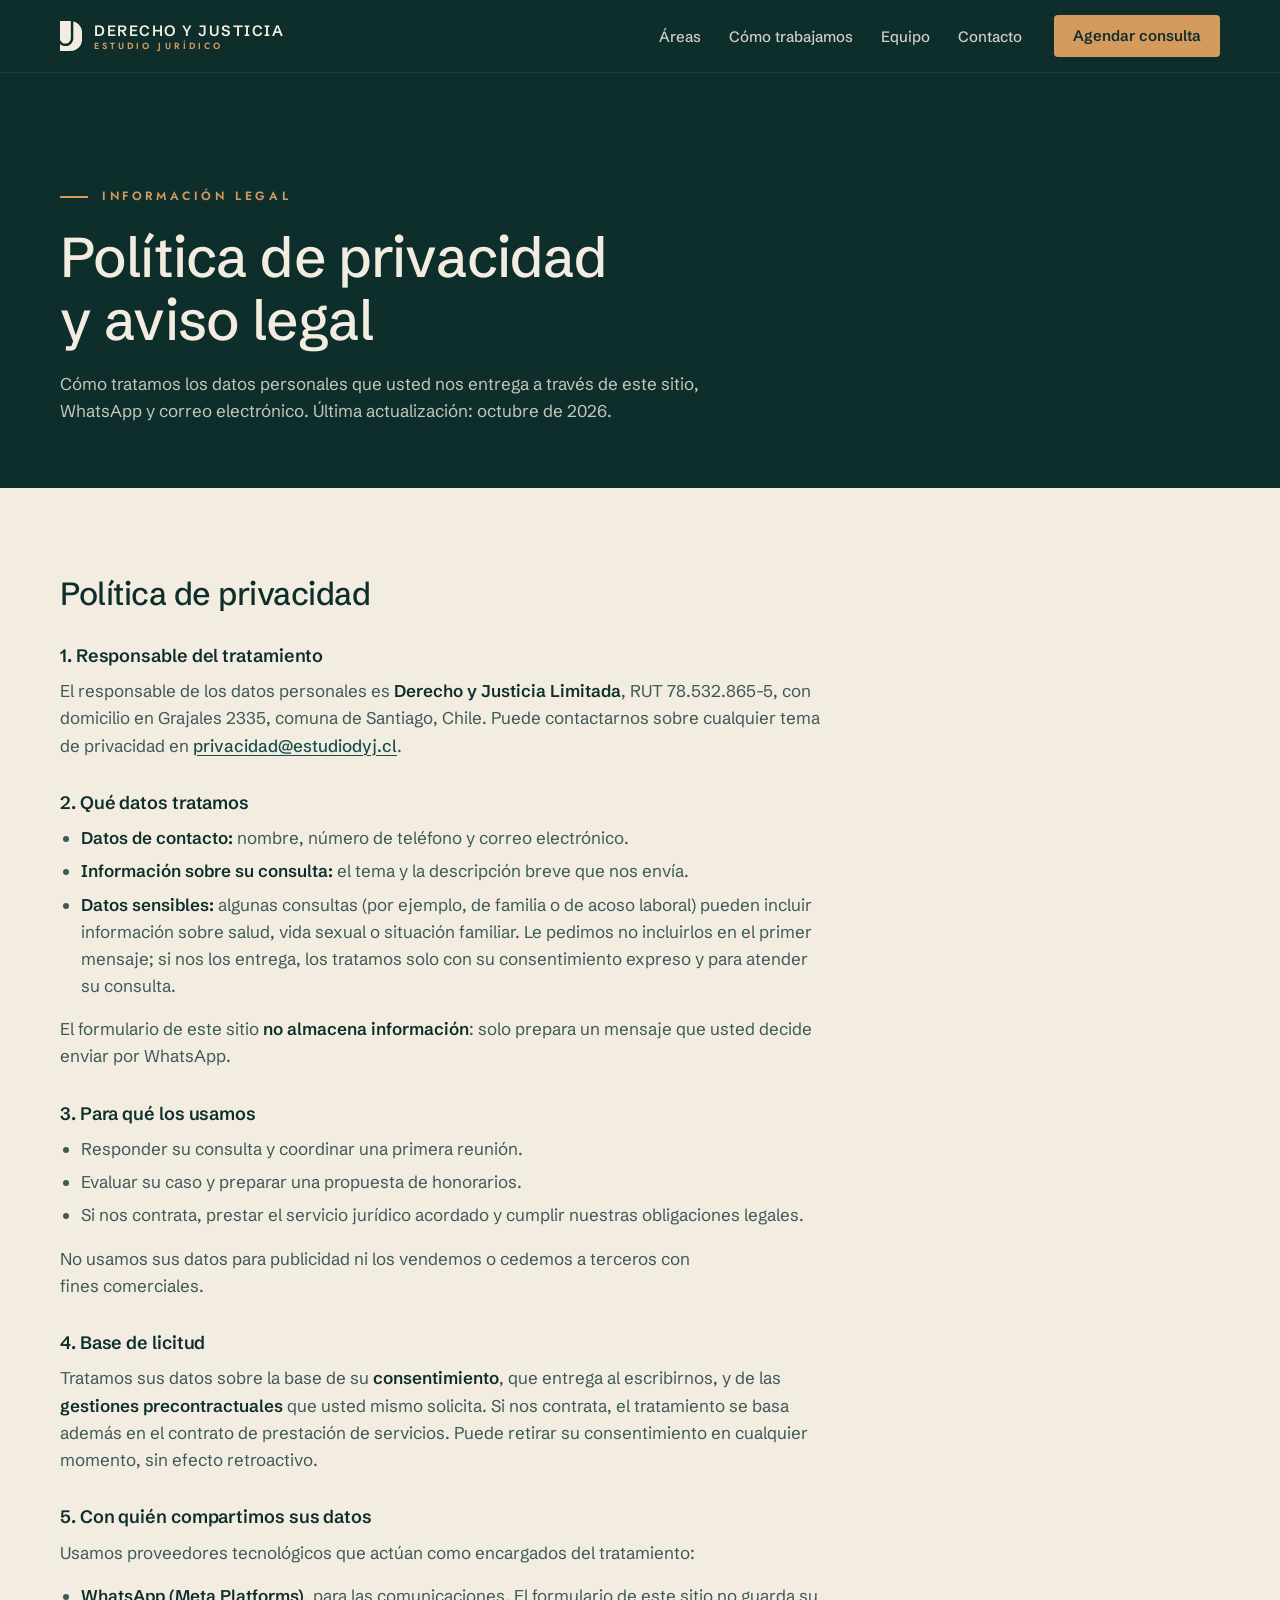
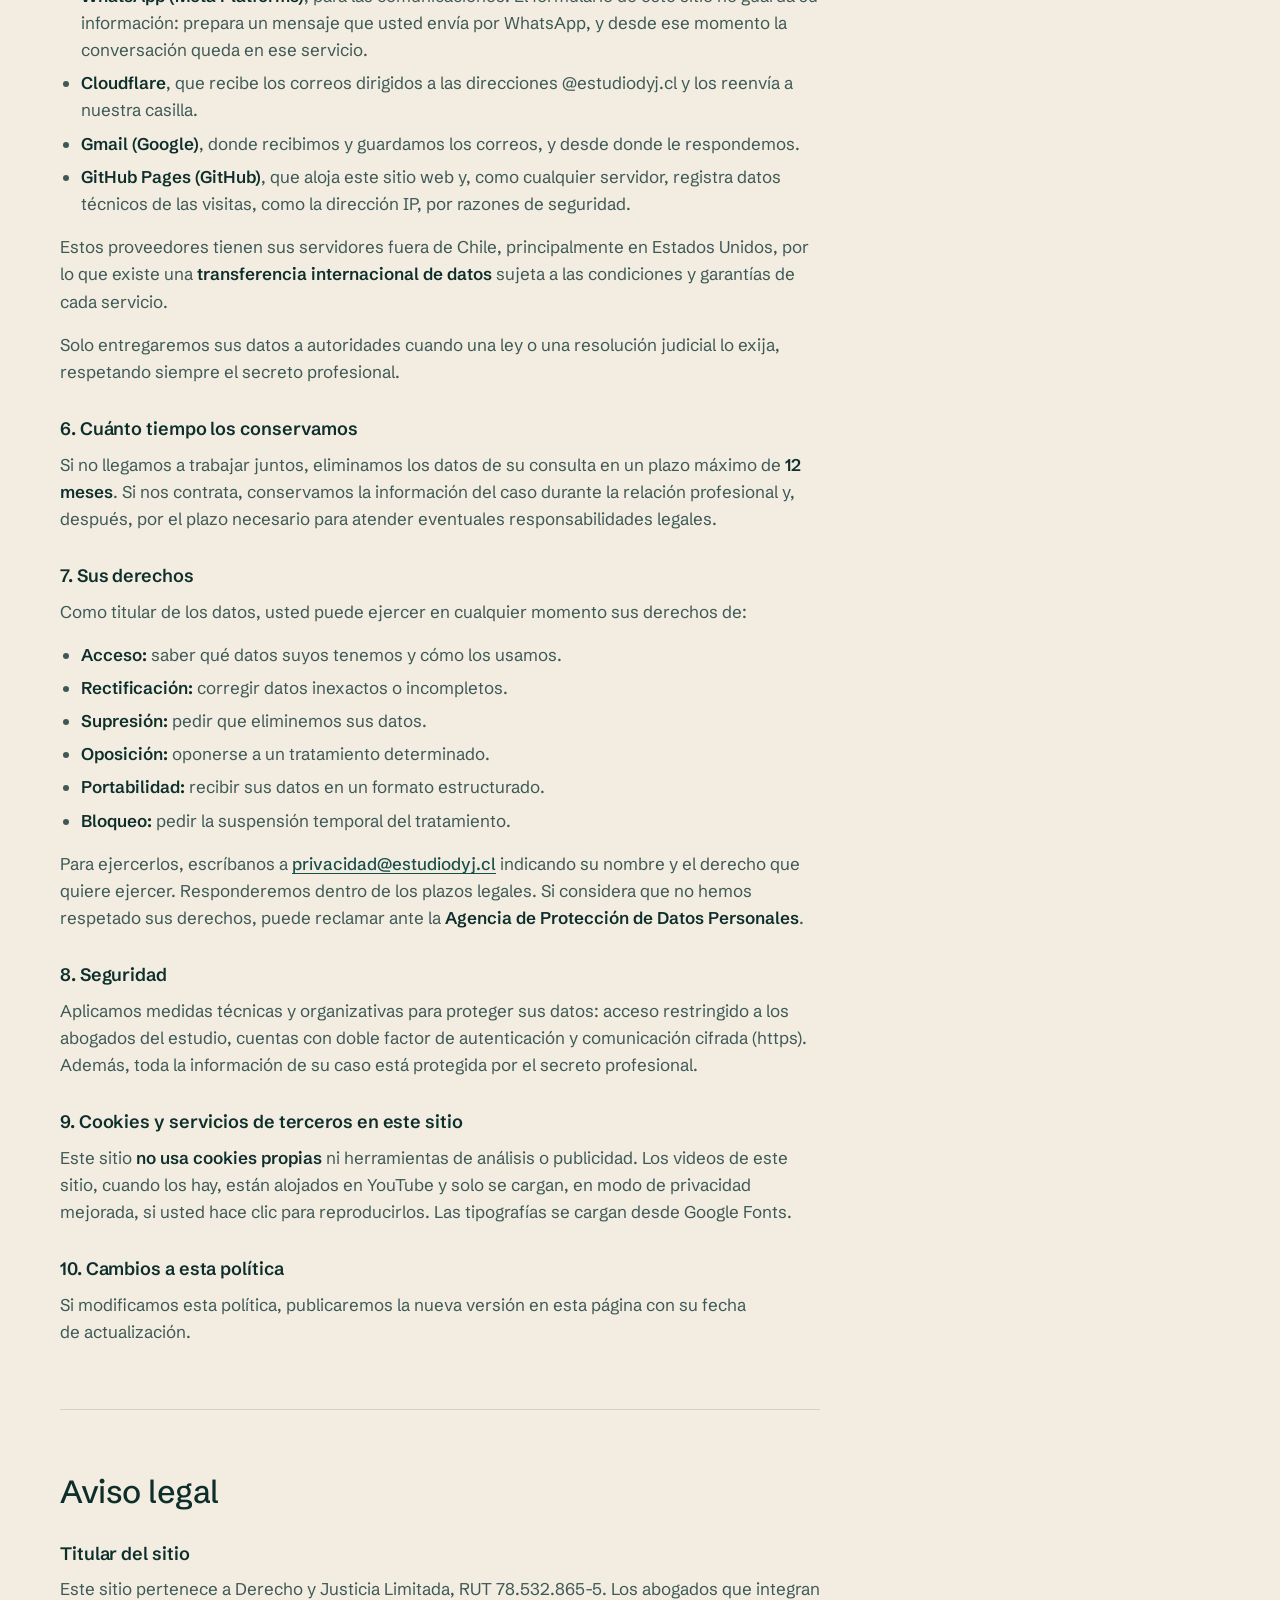
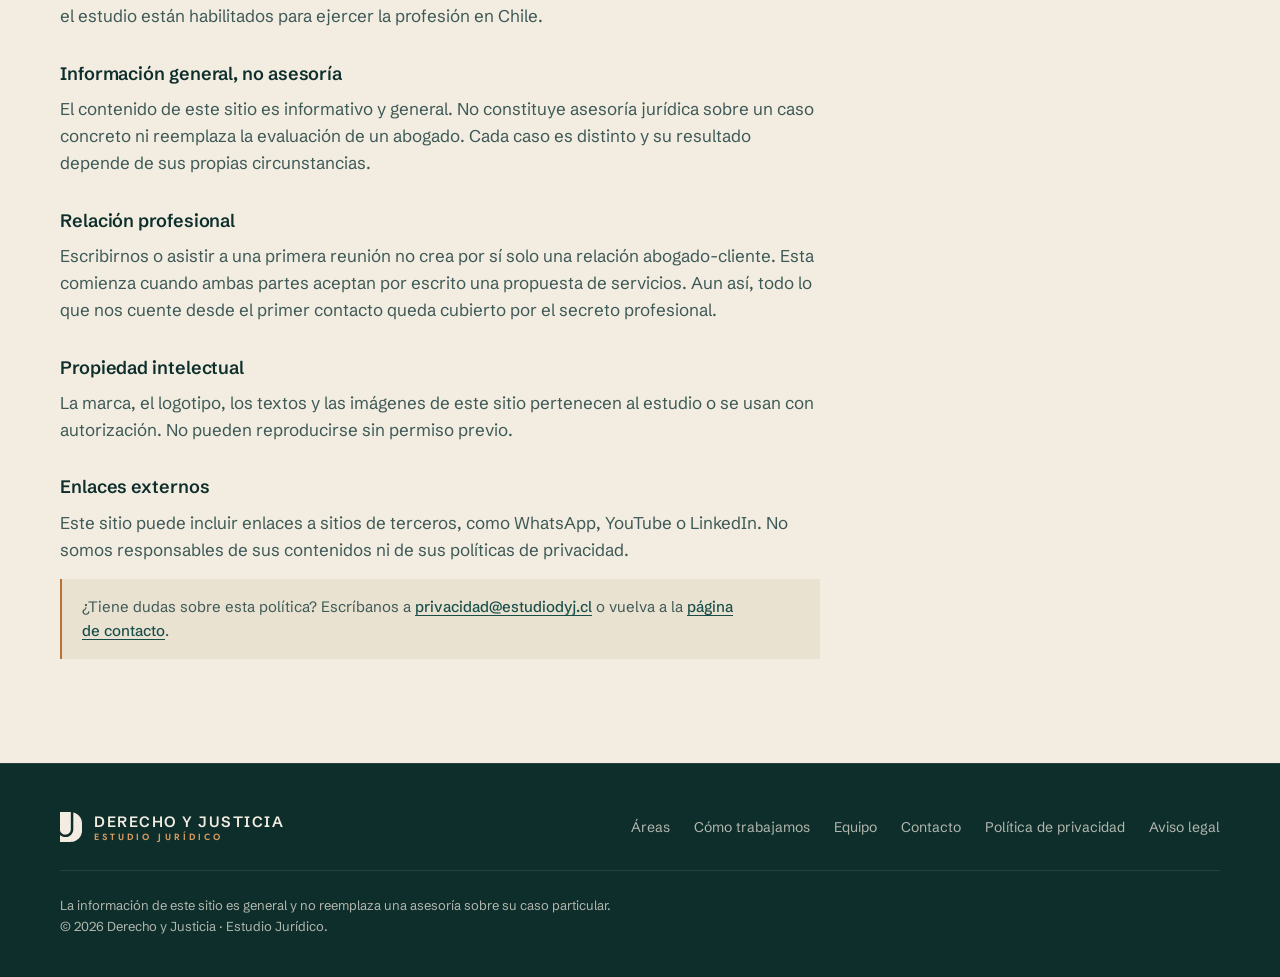
==== commit f9fb750c: "feature: placeholders eliminados, correcciones implementadas, copy final en usted y no tu" ====
--- a/privacidad.html
+++ b/privacidad.html
@@ -5,6 +5,8 @@
   <meta name="viewport" content="width=device-width, initial-scale=1">
   <title>Privacidad y aviso legal · Derecho y Justicia</title>
   <meta name="description" content="Política de privacidad y aviso legal de Derecho y Justicia, Estudio Jurídico.">
+  <!-- Vista previa: quitar noindex al lanzar la versión final -->
+  <meta name="robots" content="noindex">
   <meta name="theme-color" content="#0E2E2C">
   <link rel="canonical" href="https://estudiodyj.cl/privacidad.html">
   <link rel="icon" href="assets/img/favicon.svg" type="image/svg+xml">
@@ -12,10 +14,13 @@
   <meta property="og:type" content="website">
   <meta property="og:locale" content="es_CL">
   <meta property="og:title" content="Derecho y Justicia · Estudio Jurídico">
-  <meta property="og:description" content="Derecho y justicia, con cercanía. Asesoría legal para personas, pymes y organizaciones.">
+  <meta property="og:description" content="Su caso, nuestra prioridad. Asesoría jurídica en derecho ambiental, de aguas, animal, laboral, civil y de organizaciones sin fines de lucro.">
   <meta property="og:url" content="https://estudiodyj.cl/privacidad.html">
-  <!-- PLACEHOLDER: reemplazar por una imagen 1200×630 con el logo -->
-  <meta property="og:image" content="https://estudiodyj.cl/assets/img/placeholder.png">
+  <meta property="og:image" content="https://estudiodyj.cl/assets/img/og-image.png">
+  <meta property="og:image:width" content="1200">
+  <meta property="og:image:height" content="630">
+  <meta property="og:image:alt" content="Logo de Derecho y Justicia, Estudio Jurídico">
+  <meta name="twitter:card" content="summary_large_image">
 
   <link rel="preconnect" href="https://fonts.googleapis.com">
   <link rel="preconnect" href="https://fonts.gstatic.com" crossorigin>
@@ -64,7 +69,7 @@
       <div class="container">
         <p class="eyebrow">Información legal</p>
         <h1>Política de privacidad y aviso legal</h1>
-        <p>Cómo tratamos los datos personales que nos entregas a través de este sitio, WhatsApp y correo electrónico. Última actualización: octubre de 2026.</p>
+        <p>Cómo tratamos los datos personales que usted nos entrega a través de este sitio, WhatsApp y correo electrónico. Última actualización: octubre de 2026.</p>
       </div>
     </section>
 
@@ -75,58 +80,58 @@
         <h2 id="privacidad">Política de privacidad</h2>
 
         <h3>1. Responsable del tratamiento</h3>
-        <!-- PLACEHOLDER: razón social, RUT y domicilio -->
-        <p>El responsable de los datos personales es <strong>Derecho y Justicia Estudio Jurídico SpA</strong>, RUT 00.000.000-0, con domicilio en Providencia, Santiago, Chile. Puedes contactarnos sobre cualquier tema de privacidad en <a href="mailto:privacidad@estudiodyj.cl">privacidad@estudiodyj.cl</a>.</p>
+        <p>El responsable de los datos personales es <strong>Derecho y Justicia Limitada</strong>, RUT 78.532.865-5, con domicilio en Grajales 2335, comuna de Santiago, Chile. Puede contactarnos sobre cualquier tema de privacidad en <a href="mailto:privacidad@estudiodyj.cl">privacidad@estudiodyj.cl</a>.</p>
 
         <h3>2. Qué datos tratamos</h3>
         <ul>
           <li><strong>Datos de contacto:</strong> nombre, número de teléfono y correo electrónico.</li>
-          <li><strong>Información sobre tu consulta:</strong> el tema y la descripción breve que nos envías.</li>
-          <li><strong>Datos sensibles:</strong> algunas consultas (por ejemplo, de familia o de acoso laboral) pueden incluir información sobre salud, vida sexual o situación familiar. Te pedimos no incluirlos en el primer mensaje; si nos los entregas, los tratamos solo con tu consentimiento expreso y para atender tu consulta.</li>
+          <li><strong>Información sobre su consulta:</strong> el tema y la descripción breve que nos envía.</li>
+          <li><strong>Datos sensibles:</strong> algunas consultas (por ejemplo, de familia o de acoso laboral) pueden incluir información sobre salud, vida sexual o situación familiar. Le pedimos no incluirlos en el primer mensaje; si nos los entrega, los tratamos solo con su consentimiento expreso y para atender su consulta.</li>
         </ul>
-        <p>El formulario de este sitio <strong>no almacena información</strong>: solo prepara un mensaje que tú decides enviar por WhatsApp.</p>
+        <p>El formulario de este sitio <strong>no almacena información</strong>: solo prepara un mensaje que usted decide enviar por WhatsApp.</p>
 
         <h3>3. Para qué los usamos</h3>
         <ul>
-          <li>Responder tu consulta y coordinar una primera reunión.</li>
-          <li>Evaluar tu caso y preparar una propuesta de honorarios.</li>
-          <li>Si nos contratas, prestar el servicio jurídico acordado y cumplir nuestras obligaciones legales.</li>
+          <li>Responder su consulta y coordinar una primera reunión.</li>
+          <li>Evaluar su caso y preparar una propuesta de honorarios.</li>
+          <li>Si nos contrata, prestar el servicio jurídico acordado y cumplir nuestras obligaciones legales.</li>
         </ul>
-        <p>No usamos tus datos para publicidad ni los vendemos o cedemos a terceros con fines comerciales.</p>
+        <p>No usamos sus datos para publicidad ni los vendemos o cedemos a terceros con fines comerciales.</p>
 
         <h3>4. Base de licitud</h3>
-        <p>Tratamos tus datos sobre la base de tu <strong>consentimiento</strong>, que entregas al escribirnos, y de las <strong>gestiones precontractuales</strong> que tú mismo solicitas. Si nos contratas, el tratamiento se basa además en el contrato de prestación de servicios. Puedes retirar tu consentimiento en cualquier momento, sin efecto retroactivo.</p>
+        <p>Tratamos sus datos sobre la base de su <strong>consentimiento</strong>, que entrega al escribirnos, y de las <strong>gestiones precontractuales</strong> que usted mismo solicita. Si nos contrata, el tratamiento se basa además en el contrato de prestación de servicios. Puede retirar su consentimiento en cualquier momento, sin efecto retroactivo.</p>
 
-        <h3>5. Con quién compartimos tus datos</h3>
+        <h3>5. Con quién compartimos sus datos</h3>
         <p>Usamos proveedores tecnológicos que actúan como encargados del tratamiento:</p>
-        <!-- PLACEHOLDER: confirmar proveedores reales (correo, hosting, almacenamiento) -->
         <ul>
-          <li><strong>WhatsApp (Meta Platforms)</strong>, para la mensajería. Sus servidores están fuera de Chile, por lo que existe una transferencia internacional de datos sujeta a las condiciones de ese servicio.</li>
-          <li><strong>Proveedor de correo electrónico</strong> del dominio estudiodyj.cl.</li>
-          <li><strong>Proveedor de alojamiento</strong> de este sitio web.</li>
+          <li><strong>WhatsApp (Meta Platforms)</strong>, para las comunicaciones. El formulario de este sitio no guarda su información: prepara un mensaje que usted envía por WhatsApp, y desde ese momento la conversación queda en ese servicio.</li>
+          <li><strong>Cloudflare</strong>, que recibe los correos dirigidos a las direcciones @estudiodyj.cl y los reenvía a nuestra casilla.</li>
+          <li><strong>Gmail (Google)</strong>, donde recibimos y guardamos los correos, y desde donde le respondemos.</li>
+          <li><strong>GitHub Pages (GitHub)</strong>, que aloja este sitio web y, como cualquier servidor, registra datos técnicos de las visitas, como la dirección IP, por razones de seguridad.</li>
         </ul>
-        <p>Solo entregaremos tus datos a autoridades cuando una ley o una resolución judicial lo exija, respetando siempre el secreto profesional.</p>
+        <p>Estos proveedores tienen sus servidores fuera de Chile, principalmente en Estados Unidos, por lo que existe una <strong>transferencia internacional de datos</strong> sujeta a las condiciones y garantías de cada servicio.</p>
+        <p>Solo entregaremos sus datos a autoridades cuando una ley o una resolución judicial lo exija, respetando siempre el secreto profesional.</p>
 
         <h3>6. Cuánto tiempo los conservamos</h3>
-        <p>Si no llegamos a trabajar juntos, eliminamos los datos de tu consulta en un plazo máximo de <strong>12 meses</strong>. Si nos contratas, conservamos la información del caso durante la relación profesional y, después, por el plazo necesario para atender eventuales responsabilidades legales.</p>
+        <p>Si no llegamos a trabajar juntos, eliminamos los datos de su consulta en un plazo máximo de <strong>12 meses</strong>. Si nos contrata, conservamos la información del caso durante la relación profesional y, después, por el plazo necesario para atender eventuales responsabilidades legales.</p>
 
-        <h3>7. Tus derechos</h3>
-        <p>Como titular de los datos puedes ejercer en cualquier momento tus derechos de:</p>
+        <h3>7. Sus derechos</h3>
+        <p>Como titular de los datos, usted puede ejercer en cualquier momento sus derechos de:</p>
         <ul>
-          <li><strong>Acceso:</strong> saber qué datos tuyos tenemos y cómo los usamos.</li>
+          <li><strong>Acceso:</strong> saber qué datos suyos tenemos y cómo los usamos.</li>
           <li><strong>Rectificación:</strong> corregir datos inexactos o incompletos.</li>
-          <li><strong>Supresión:</strong> pedir que eliminemos tus datos.</li>
-          <li><strong>Oposición:</strong> oponerte a un tratamiento determinado.</li>
-          <li><strong>Portabilidad:</strong> recibir tus datos en un formato estructurado.</li>
+          <li><strong>Supresión:</strong> pedir que eliminemos sus datos.</li>
+          <li><strong>Oposición:</strong> oponerse a un tratamiento determinado.</li>
+          <li><strong>Portabilidad:</strong> recibir sus datos en un formato estructurado.</li>
           <li><strong>Bloqueo:</strong> pedir la suspensión temporal del tratamiento.</li>
         </ul>
-        <p>Para ejercerlos, escríbenos a <a href="mailto:privacidad@estudiodyj.cl">privacidad@estudiodyj.cl</a> indicando tu nombre y el derecho que quieres ejercer. Responderemos dentro de los plazos legales. Si consideras que no hemos respetado tus derechos, puedes reclamar ante la <strong>Agencia de Protección de Datos Personales</strong>.</p>
+        <p>Para ejercerlos, escríbanos a <a href="mailto:privacidad@estudiodyj.cl">privacidad@estudiodyj.cl</a> indicando su nombre y el derecho que quiere ejercer. Responderemos dentro de los plazos legales. Si considera que no hemos respetado sus derechos, puede reclamar ante la <strong>Agencia de Protección de Datos Personales</strong>.</p>
 
         <h3>8. Seguridad</h3>
-        <p>Aplicamos medidas técnicas y organizativas para proteger tus datos: acceso restringido a los abogados del estudio, cuentas con doble factor de autenticación y comunicación cifrada (https). Además, toda la información de tu caso está protegida por el secreto profesional.</p>
+        <p>Aplicamos medidas técnicas y organizativas para proteger sus datos: acceso restringido a los abogados del estudio, cuentas con doble factor de autenticación y comunicación cifrada (https). Además, toda la información de su caso está protegida por el secreto profesional.</p>
 
         <h3>9. Cookies y servicios de terceros en este sitio</h3>
-        <p>Este sitio <strong>no usa cookies propias</strong> ni herramientas de análisis o publicidad. El video de presentación está alojado en YouTube y solo se carga, en modo de privacidad mejorada, si haces clic para reproducirlo. Las tipografías se cargan desde Google Fonts.</p>
+        <p>Este sitio <strong>no usa cookies propias</strong> ni herramientas de análisis o publicidad. Los videos de este sitio, cuando los hay, están alojados en YouTube y solo se cargan, en modo de privacidad mejorada, si usted hace clic para reproducirlos. Las tipografías se cargan desde Google Fonts.</p>
 
         <h3>10. Cambios a esta política</h3>
         <p>Si modificamos esta política, publicaremos la nueva versión en esta página con su fecha de actualización.</p>
@@ -136,13 +141,13 @@
         <h2 id="aviso-legal">Aviso legal</h2>
 
         <h3>Titular del sitio</h3>
-        <p>Este sitio pertenece a Derecho y Justicia Estudio Jurídico SpA, RUT 00.000.000-0. Los abogados que integran el estudio están habilitados para ejercer la profesión en Chile.</p>
+        <p>Este sitio pertenece a Derecho y Justicia Limitada, RUT 78.532.865-5. Los abogados que integran el estudio están habilitados para ejercer la profesión en Chile.</p>
 
         <h3>Información general, no asesoría</h3>
         <p>El contenido de este sitio es informativo y general. No constituye asesoría jurídica sobre un caso concreto ni reemplaza la evaluación de un abogado. Cada caso es distinto y su resultado depende de sus propias circunstancias.</p>
 
         <h3>Relación profesional</h3>
-        <p>Escribirnos o asistir a una primera reunión no crea por sí solo una relación abogado-cliente. Esta comienza cuando ambas partes aceptan por escrito una propuesta de servicios. Aun así, todo lo que nos cuentes desde el primer contacto queda cubierto por el secreto profesional.</p>
+        <p>Escribirnos o asistir a una primera reunión no crea por sí solo una relación abogado-cliente. Esta comienza cuando ambas partes aceptan por escrito una propuesta de servicios. Aun así, todo lo que nos cuente desde el primer contacto queda cubierto por el secreto profesional.</p>
 
         <h3>Propiedad intelectual</h3>
         <p>La marca, el logotipo, los textos y las imágenes de este sitio pertenecen al estudio o se usan con autorización. No pueden reproducirse sin permiso previo.</p>
@@ -150,7 +155,7 @@
         <h3>Enlaces externos</h3>
         <p>Este sitio puede incluir enlaces a sitios de terceros, como WhatsApp, YouTube o LinkedIn. No somos responsables de sus contenidos ni de sus políticas de privacidad.</p>
 
-        <p class="note">¿Tienes dudas sobre esta política? Escríbenos a <a href="mailto:privacidad@estudiodyj.cl">privacidad@estudiodyj.cl</a> o vuelve a la <a href="index.html#contacto">página de contacto</a>.</p>
+        <p class="note">¿Tiene dudas sobre esta política? Escríbanos a <a href="mailto:privacidad@estudiodyj.cl">privacidad@estudiodyj.cl</a> o vuelva a la <a href="index.html#contacto">página de contacto</a>.</p>
       </article>
     </div>
   </main>
@@ -174,11 +179,11 @@
           <li><a href="#aviso-legal">Aviso legal</a></li>
         </ul>
       </nav>
-      <p class="footer-note">La información de este sitio es general y no reemplaza una asesoría sobre tu caso particular.<br>© <span data-year>2026</span> Derecho y Justicia · Estudio Jurídico.</p>
+      <p class="footer-note">La información de este sitio es general y no reemplaza una asesoría sobre su caso particular.<br>© <span data-year>2026</span> Derecho y Justicia · Estudio Jurídico.</p>
     </div>
   </footer>
 
-  <a class="wa-float" href="https://wa.me/56900000000" target="_blank" rel="noopener" aria-label="Escríbenos por WhatsApp">
+  <a class="wa-float" href="https://wa.me/56989190133" target="_blank" rel="noopener" aria-label="Escríbanos por WhatsApp">
     <svg aria-hidden="true"><use href="#i-whatsapp"/></svg>
   </a>
 
--- a/assets/css/styles.css
+++ b/assets/css/styles.css
@@ -408,10 +408,10 @@
 /* ---------- Áreas ---------- */
 .cards {
   display: grid;
-  grid-template-columns: repeat(4, 1fr);
+  grid-template-columns: repeat(3, 1fr);
   gap: 20px;
 }
-/* 4 → 2 → 1 columnas: nunca queda una tarjeta huérfana ni columnas demasiado angostas */
+/* 3 → 2 → 1 columnas: con 6 áreas nunca queda una tarjeta huérfana */
 @media (max-width: 1080px) { .cards { grid-template-columns: repeat(2, 1fr); } }
 @media (max-width: 600px) { .cards { grid-template-columns: 1fr; } }
 .card {
@@ -423,6 +423,8 @@
   border-radius: var(--radius);
 }
 /* El enlace queda al pie aunque las tarjetas tengan listas de distinto largo */
+/* Subgrupo dentro de una tarjeta (p. ej. "Si usted es empleador") */
+.card-sub { margin-top: 6px; font-weight: 600; font-size: 0.9375rem; color: var(--petroleo-profundo); }
 .card-link { margin-top: auto; padding-top: 10px; font-size: 0.9375rem; }
 .card-tag { color: var(--petroleo); font-size: 0.6875rem; }
 .card h3 { color: var(--petroleo-profundo); }
@@ -561,12 +563,13 @@
 /* ---------- Equipo ---------- */
 .team {
   display: grid;
-  grid-template-columns: repeat(2, 1fr);
+  /* Una persona por fila: las biografías tienen largos distintos y así cada tarjeta toma su altura */
+  grid-template-columns: 1fr;
   gap: 28px;
 }
 .person {
   display: grid;
-  grid-template-columns: minmax(0, 0.9fr) minmax(0, 1.1fr);
+  grid-template-columns: minmax(0, 360px) minmax(0, 1fr);
   background: var(--marfil);
   border: 1px solid var(--linea);
   border-radius: var(--radius);
@@ -580,11 +583,12 @@
   width: 100%;
   height: 100%;
   object-fit: cover;
-  /* Rostros algo a la izquierda del centro en las fotos actuales */
-  object-position: 40% 20%;
+  /* Cada foto define --focus-x según dónde está el rostro */
+  object-position: var(--focus-x, 50%) 25%;
   background: var(--petroleo);
 }
-.person-body { display: flex; flex-direction: column; gap: 12px; padding: 28px 26px; }
+.person-body { display: flex; flex-direction: column; gap: 12px; padding: 32px clamp(26px, 3vw, 44px); }
+.person-body > * { max-width: 68ch; }
 .person h3 { font-size: 1.375rem; font-weight: 500; }
 .person-role { margin-top: -6px; color: var(--petroleo); font-weight: 500; font-size: 0.9375rem; }
 .person-facts { display: grid; gap: 12px; margin: 6px 0 0; }
@@ -599,10 +603,10 @@
 }
 .person .text-link { margin-top: auto; padding-top: 4px; font-size: 0.9375rem; }
 
-/* Tablet: una persona por fila, con la foto al lado */
+/* Tablet: las biografías son altas y la foto lateral quedaría muy ampliada; va arriba en apaisado */
 @media (max-width: 1060px) {
-  .team { grid-template-columns: 1fr; }
-  .person { grid-template-columns: minmax(0, 0.8fr) minmax(0, 1.2fr); }
+  .person { grid-template-columns: 1fr; }
+  .person picture { min-height: 0; aspect-ratio: 16 / 9; }
 }
 @media (max-width: 600px) {
   .person { grid-template-columns: 1fr; }
